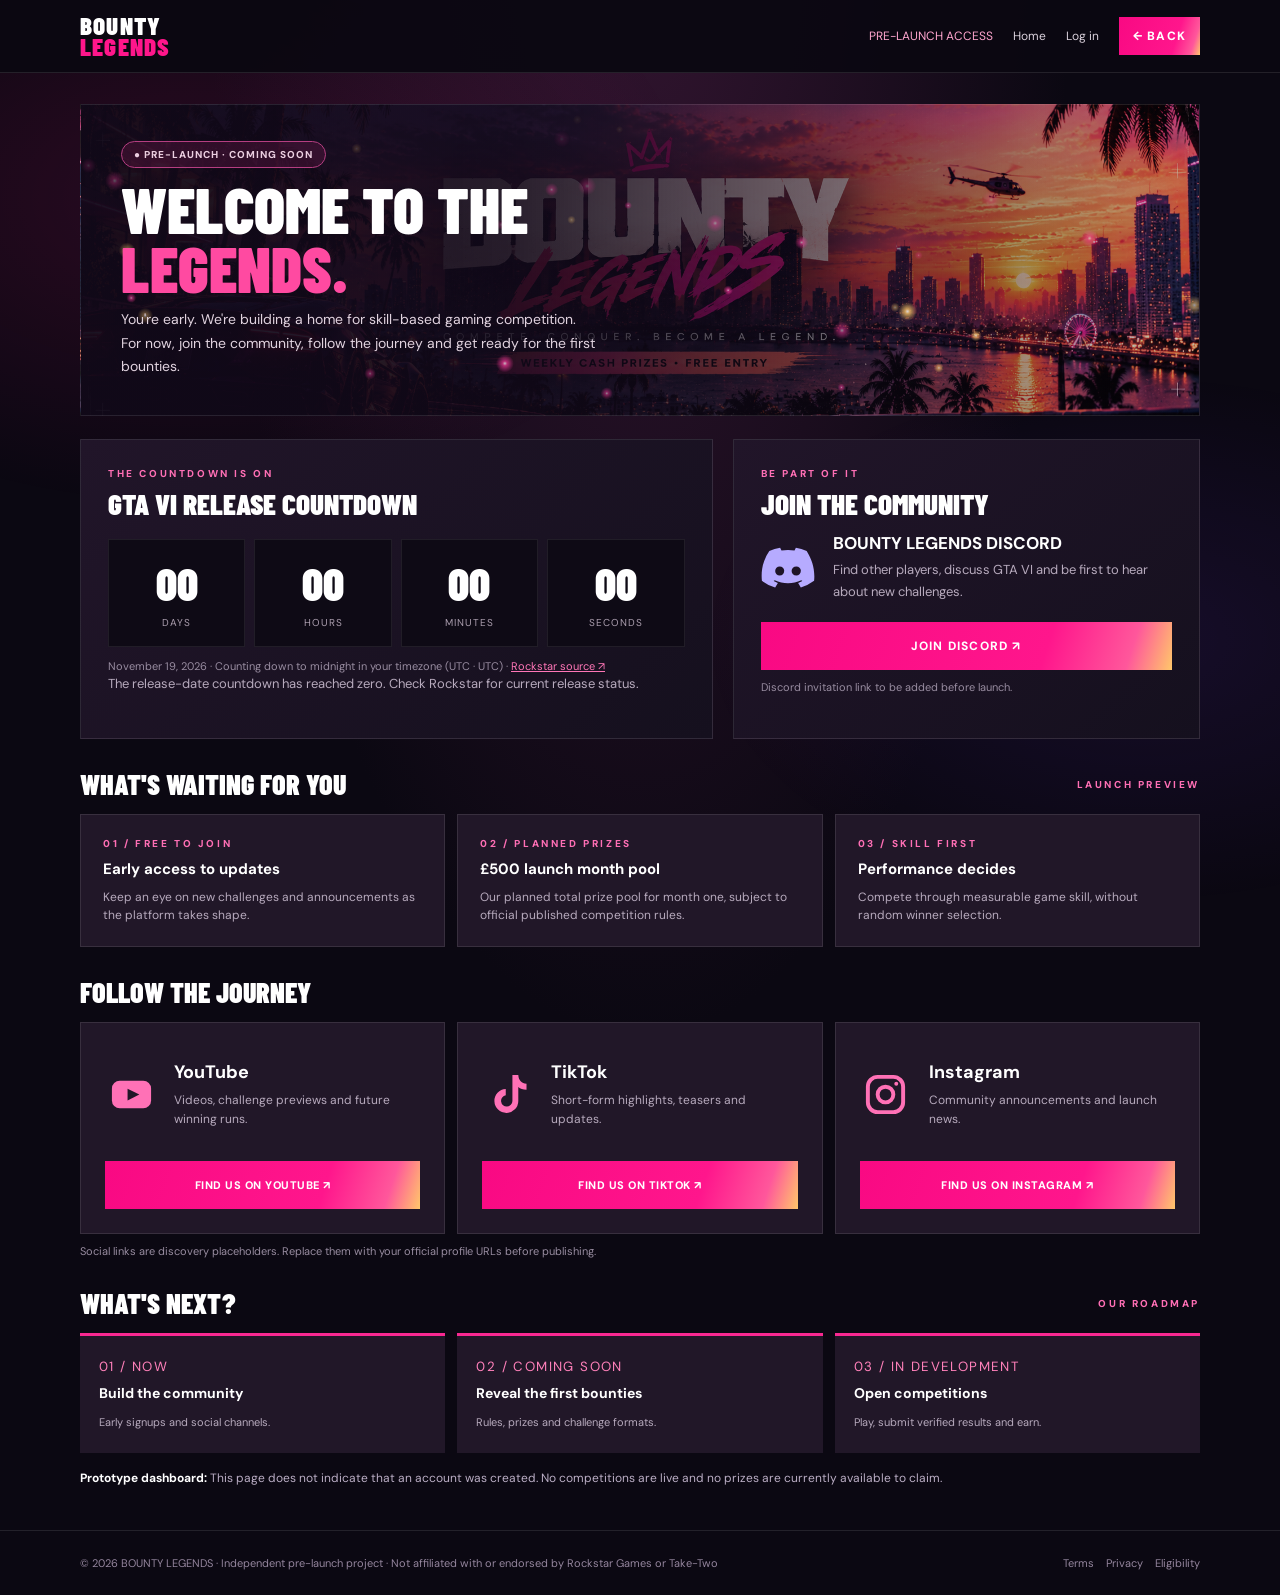
==== dashboard.html @ 8a01a09a "Initial commit: Bounty Legends pre-launch site Landing page, dashboard with local-timezone GTA VI co" ====
<!doctype html><html lang="en"><head><meta charset="utf-8"><meta name="viewport" content="width=device-width,initial-scale=1"><meta name="theme-color" content="#0b0812"><title>Bounty Legends | Pre-Launch Dashboard</title><link rel="icon" href="data:image/svg+xml,%3Csvg xmlns='http://www.w3.org/2000/svg' viewBox='0 0 48 48'%3E%3Cpath d='M5 36 2 13l13 12L24 5l9 20 13-12-3 23-19 5z' fill='none' stroke='%23ff168c' stroke-width='3.4' stroke-linejoin='round'/%3E%3C/svg%3E"><link rel="preconnect" href="https://fonts.googleapis.com"><link rel="preconnect" href="https://fonts.gstatic.com" crossorigin><link href="https://fonts.googleapis.com/css2?family=Barlow+Condensed:wght@600;700;800;900&family=DM+Sans:wght@400;500;600;700;800&display=swap" rel="stylesheet"><style>
:root{--bg:#0b0812;--panel:#1d1426;--pink:#ff168b;--muted:#b7aabd;--border:rgba(255,255,255,.1)}*{box-sizing:border-box}body{margin:0;color:#fff;font-family:'DM Sans',sans-serif;background:radial-gradient(ellipse at 50% -140px,#341531 0%,#0b0812 48%);min-height:100vh}a{color:inherit;text-decoration:none}.wrap{max-width:1120px;margin:auto;width:calc(100% - 40px)}.bar{position:sticky;top:0;z-index:20;background:rgba(11,8,18,.94);border-bottom:1px solid var(--border)}.bar .wrap{display:flex;align-items:center;justify-content:space-between;gap:16px;min-height:72px}.brand{font:900 25px/.86 'Barlow Condensed',sans-serif;letter-spacing:1.2px}.brand span{color:var(--pink);display:block}.right{display:flex;gap:20px;align-items:center;font-size:12px;color:#d9d0db}.right a:hover,.social:hover{color:#ff7cb7}.btn{border:0;background:linear-gradient(108deg,#f90983 0%,#ff168c 69%,#ff579b 89%,#ffc76a 100%);color:white;text-transform:uppercase;font:800 12px 'DM Sans',sans-serif;letter-spacing:1.2px;padding:15px 24px;display:inline-flex;justify-content:center;align-items:center;gap:9px;min-height:48px;transition:transform .2s,filter .2s}.btn:hover{transform:translateY(-2px);filter:brightness(1.12)}.label{color:#ff6fb5;text-transform:uppercase;font-size:10px;letter-spacing:2.6px;font-weight:800}.hero{margin-top:31px;position:relative;overflow:hidden;min-height:265px;background:linear-gradient(90deg,rgba(17,9,25,.96) 0%,rgba(17,9,25,.9) 38%,rgba(17,9,25,.22) 100%),url('assets/bounty-banner.png') center 42%/cover;border:1px solid var(--border);padding:36px 40px;display:flex;flex-direction:column;justify-content:center}.hero h1{font:900 clamp(40px,5.5vw,64px)/.92 'Barlow Condensed',sans-serif;margin:12px 0 10px;text-transform:uppercase;max-width:550px}.hero h1 em{font-style:normal;color:#ff4aa1}.hero p{font-size:14px;line-height:1.7;max-width:475px;color:#e1d3df;margin:0}.pill{display:inline-flex;align-self:flex-start;font-size:10px;color:#ebcfe0;border:1px solid #b53e81;background:#6f184b55;border-radius:18px;padding:6px 12px;letter-spacing:1px;font-weight:800}.grid{display:grid;grid-template-columns:1.15fr .85fr;gap:20px;margin-top:23px}.card{background:linear-gradient(140deg,#211529,#15101e);border:1px solid var(--border);padding:27px;min-width:0}.card h2{font:900 29px/.95 'Barlow Condensed',sans-serif;text-transform:uppercase;margin:10px 0 14px}.card p{font-size:13px;line-height:1.75;color:var(--muted);margin:0 0 16px}.countdown{display:grid;grid-template-columns:repeat(4,1fr);gap:9px;margin:21px 0 12px}.unit{background:#0e0a15;border:1px solid rgba(255,255,255,.08);padding:15px 3px;text-align:center}.unit strong{display:block;font:900 clamp(25px,3.6vw,46px) 'Barlow Condensed',sans-serif}.unit span{font-size:10px;color:#ab9eae;letter-spacing:1px}.small{font-size:11px;color:#988ca0}.community{display:flex;align-items:center;gap:18px;margin:14px 0 18px}.community svg{flex-shrink:0;color:#b6abff}.community strong{font-size:17px}.community p{margin:5px 0 0}.btn-outline{background:#2c2035;border:1px solid #6a4267;color:#f5ddec}.full{width:100%}.section-heading{display:flex;align-items:center;justify-content:space-between;gap:16px;margin:28px 0 13px}.section-heading h2{font:900 28px 'Barlow Condensed',sans-serif;margin:0;text-transform:uppercase}.tiles{display:grid;grid-template-columns:repeat(3,1fr);gap:12px}.tile{display:flex;flex-direction:column;gap:9px;padding:22px;background:#211728;border:1px solid var(--border)}.tile b{font-size:15px}.tile span{font-size:12px;color:var(--muted);line-height:1.5}.tile a{display:inline-flex;color:#ff7bbc;font-size:12px;font-weight:800;margin-top:4px}.social{transition:color .2s}.roadmap{display:grid;grid-template-columns:repeat(3,1fr);gap:12px}.road{padding:19px;border-top:3px solid #f92891;background:#211728;min-height:120px}.road small{color:#ff80ba;letter-spacing:1.4px}.road strong{display:block;margin:8px 0;font-size:14px}.road span{font-size:11px;color:var(--muted)}.foot{border-top:1px solid var(--border);margin-top:44px;padding:25px 0;color:#94859d;font-size:11px}.foot .wrap{display:flex;gap:20px;justify-content:space-between;flex-wrap:wrap}.foot a{margin-left:12px}.foot a:hover{color:white}.note{color:#bbaec5;font-size:12px;margin-top:17px}.note b{color:#fff} [hidden]{display:none!important}@media(max-width:520px){.right a[href="index.html"]:not(.btn){display:none}.right{gap:10px;min-width:0}#who{max-width:130px;overflow:hidden;text-overflow:ellipsis;white-space:nowrap}.brand{font-size:21px}}:focus-visible{outline:2px solid var(--pink);outline-offset:3px}@media(max-width:760px){.grid{grid-template-columns:1fr}.hero{padding:25px;min-height:275px}.tiles,.roadmap{grid-template-columns:1fr}.right{gap:10px}.right a:first-child{display:none}.card{padding:22px}.countdown{gap:5px}.unit{padding:12px 2px}}
.social-tile{justify-content:space-between;gap:19px;padding:24px}.social-top{display:flex;gap:17px;align-items:center;min-height:95px}.social-icon{width:52px;min-width:52px;height:52px;display:flex;align-items:center;justify-content:center;color:#ff71b6}.social-icon svg{width:47px;height:47px}.social-top b{font-size:18px;display:block;margin-bottom:7px}.social-top span{display:block;font-size:12px;line-height:1.65}.social-tile .btn{margin-top:auto;font-size:11px;letter-spacing:.5px;padding:13px 7px;min-height:48px;color:#fff}.social-tile .btn:hover{color:white}@media(max-width:900px){.social-tile{padding:17px}.social-top{gap:11px}.social-icon{min-width:37px;width:37px}.social-icon svg{width:36px;height:36px}}@media(max-width:760px){.social-top{min-height:unset}.social-tile{padding:22px}} </style><link rel="stylesheet" href="assets/fx.css"></head><body><header class="bar"><div class="wrap"><a href="index.html" class="brand">BOUNTY<span>LEGENDS</span></a><div class="right"><span id="who" style="color:#ffa5ce">PRE-LAUNCH ACCESS</span><a href="index.html">Home</a><a href="index.html#login" id="login-link">Log in</a><a href="#" id="logout-link" hidden>Log out</a><a href="index.html" class="btn" style="min-height:38px;padding:11px 14px">← Back</a></div></div></header><main class="wrap"><section class="hero"><span class="pill">● PRE-LAUNCH · COMING SOON</span><h1>WELCOME TO THE <em>LEGENDS.</em></h1><p>You're early. We're building a home for skill-based gaming competition. For now, join the community, follow the journey and get ready for the first bounties.</p></section><div class="grid"><section class="card"><div class="label">THE COUNTDOWN IS ON</div><h2>GTA VI RELEASE COUNTDOWN</h2><div class="countdown" role="timer" aria-label="Time until GTA VI release"><div class="unit"><strong id="days">--</strong><span>DAYS</span></div><div class="unit"><strong id="hours">--</strong><span>HOURS</span></div><div class="unit"><strong id="minutes">--</strong><span>MINUTES</span></div><div class="unit"><strong id="seconds">--</strong><span>SECONDS</span></div></div><div class="small"><span id="target-label">19 November 2026</span> · Counting down to midnight in your timezone (<span id="tz-name">local time</span>) · <a href="https://www.rockstargames.com/VI" target="_blank" rel="noopener noreferrer" style="color:#ff76b7;text-decoration:underline">Rockstar source ↗</a></div><p class="note" id="countdown-note">Countdown is to the release date, not a confirmed Bounty Legends competition start time.</p></section><section class="card"><div class="label">BE PART OF IT</div><h2>JOIN THE COMMUNITY</h2><div class="community"><svg width="54" height="54" viewBox="0 0 24 24" fill="currentColor" aria-hidden="true"><path d="M20.3 4.4A19.5 19.5 0 0 0 15.5 3l-.6 1.2a18.1 18.1 0 0 0-5.8 0L8.5 3a19.5 19.5 0 0 0-4.8 1.4C.6 9 0 13.4.4 17.7a19.7 19.7 0 0 0 5.9 3l1.2-2a13 13 0 0 1-1.9-.9l.5-.4c3.8 1.8 8 1.8 11.8 0l.5.4a13 13 0 0 1-1.9.9l1.2 2a19.7 19.7 0 0 0 5.9-3c.5-4.9-.8-9.3-3.3-13.3ZM8.3 15.3c-1.1 0-2-.9-2-2s.9-2 2-2c1.2 0 2.1.9 2 2 0 1.1-.8 2-2 2Zm7.4 0c-1.2 0-2.1-.9-2.1-2s.9-2 2.1-2 2.1.9 2 2c0 1.1-.9 2-2 2Z"/></svg><div><strong>BOUNTY LEGENDS DISCORD</strong><p>Find other players, discuss GTA VI and be first to hear about new challenges.</p></div></div><a class="btn full" href="#discord-setup" id="discord-link">JOIN DISCORD ↗</a><div class="small" id="discord-setup" style="margin-top:10px">Discord invitation link to be added before launch.</div></section></div><div class="section-heading"><h2>WHAT'S WAITING FOR YOU</h2><span class="label">LAUNCH PREVIEW</span></div><div class="tiles"><div class="tile"><div class="label">01 / FREE TO JOIN</div><b>Early access to updates</b><span>Keep an eye on new challenges and announcements as the platform takes shape.</span></div><div class="tile"><div class="label">02 / PLANNED PRIZES</div><b>£500 launch month pool</b><span>Our planned total prize pool for month one, subject to official published competition rules.</span></div><div class="tile"><div class="label">03 / SKILL FIRST</div><b>Performance decides</b><span>Compete through measurable game skill, without random winner selection.</span></div></div><div class="section-heading"><h2>FOLLOW THE JOURNEY</h2></div><div class="tiles social-tiles"><div class="tile social-tile"><div class="social-top"><div class="social-icon"><svg viewBox="0 0 24 24" aria-hidden="true"><rect x="2" y="5" width="20" height="14" rx="4" fill="currentColor"/><path d="m10 9 6 3-6 3z" fill="#211728"/></svg></div><div><b>YouTube</b><span>Videos, challenge previews and future winning runs.</span></div></div><a class="btn full" href="https://www.youtube.com/results?search_query=Bounty+Legends" target="_blank" rel="noopener noreferrer">FIND US ON YOUTUBE ↗</a></div><div class="tile social-tile"><div class="social-top"><div class="social-icon"><svg viewBox="0 0 24 24" aria-hidden="true" fill="currentColor"><path d="M14 2h3c.2 2.8 1.7 4.3 4.2 4.5v3.1c-1.8 0-3.2-.5-4.2-1.4v7.1a6.1 6.1 0 1 1-6.4-6.1v3.2a2.9 2.9 0 1 0 3.4 2.9V2Z"/></svg></div><div><b>TikTok</b><span>Short-form highlights, teasers and updates.</span></div></div><a class="btn full" href="https://www.tiktok.com/search?q=Bounty%20Legends" target="_blank" rel="noopener noreferrer">FIND US ON TIKTOK ↗</a></div><div class="tile social-tile"><div class="social-top"><div class="social-icon"><svg viewBox="0 0 24 24" aria-hidden="true" fill="none" stroke="currentColor" stroke-width="2"><rect x="3" y="3" width="18" height="18" rx="5"/><circle cx="12" cy="12" r="4"/><circle cx="17.5" cy="6.5" r="1" fill="currentColor" stroke="none"/></svg></div><div><b>Instagram</b><span>Community announcements and launch news.</span></div></div><a class="btn full" href="https://www.instagram.com/" target="_blank" rel="noopener noreferrer">FIND US ON INSTAGRAM ↗</a></div></div><p class="small" style="margin-top:10px">Social links are discovery placeholders. Replace them with your official profile URLs before publishing.</p><div class="section-heading"><h2>WHAT'S NEXT?</h2><span class="label">OUR ROADMAP</span></div><div class="roadmap"><div class="road"><small>01 / NOW</small><strong>Build the community</strong><span>Early signups and social channels.</span></div><div class="road"><small>02 / COMING SOON</small><strong>Reveal the first bounties</strong><span>Rules, prizes and challenge formats.</span></div><div class="road"><small>03 / IN DEVELOPMENT</small><strong>Open competitions</strong><span>Play, submit verified results and earn.</span></div></div><p class="note"><b>Prototype dashboard:</b> This page does not indicate that an account was created. No competitions are live and no prizes are currently available to claim.</p></main><footer class="foot"><div class="wrap"><span>© <span id="year"></span> BOUNTY LEGENDS · Independent pre-launch project · Not affiliated with or endorsed by Rockstar Games or Take-Two</span><div><a href="legal.html#terms">Terms</a><a href="legal.html#privacy">Privacy</a><a href="legal.html#eligibility">Eligibility</a></div></div></footer><script src="assets/auth.js"></script><script src="assets/fx.js" defer></script><script>document.getElementById('year').textContent=new Date().getFullYear();
(function(){const s=window.BL&&BL.getSession();if(!s)return;document.getElementById('who').textContent=(s.gamerTag+' · '+s.platform).toUpperCase();document.getElementById('login-link').hidden=true;const out=document.getElementById('logout-link');out.hidden=false;out.addEventListener('click',async e=>{e.preventDefault();await BL.logout();location.href='index.html'});const h=document.querySelector('.hero h1');h.innerHTML='WELCOME, <em></em>.';h.querySelector('em').textContent=s.gamerTag.toUpperCase()})();
/* Target: midnight at the start of 19 Nov 2026 in the visitor's own timezone (months are 0-indexed). */
const target=new Date(2026,10,19,0,0,0);
try{document.getElementById('tz-name').textContent=Intl.DateTimeFormat().resolvedOptions().timeZone.replace(/_/g,' ')+' · '+target.toLocaleTimeString([],{timeZoneName:'short'}).split(' ').pop()}catch(e){}
document.getElementById('target-label').textContent=target.toLocaleDateString(undefined,{day:'numeric',month:'long',year:'numeric'});
function update(){const end=target.getTime(),seconds=Math.max(0,Math.floor((end-Date.now())/1000));const d=Math.floor(seconds/86400),h=Math.floor(seconds%86400/3600),m=Math.floor(seconds%3600/60),s=seconds%60;[['days',d],['hours',h],['minutes',m],['seconds',s]].forEach(([id,value])=>document.getElementById(id).textContent=String(value).padStart(2,'0'));if(!seconds)document.getElementById('countdown-note').textContent='The release-date countdown has reached zero. Check Rockstar for current release status.'}update();setInterval(update,1000);</script></body></html>
---- assets/fx.css ----
/* Bounty Legends — motion layer. Everything animated lives inside the no-preference query. */

/* Always-on structure (no motion) */
.fx-embers,.hero-glare{position:absolute;inset:0;pointer-events:none}
.fx-embers{width:100%;height:100%;z-index:0}
.hero>:not(canvas):not(.hero-glare){position:relative;z-index:1}
.fx-bg{position:fixed;inset:-20%;z-index:-1;pointer-events:none;background:radial-gradient(40% 35% at 25% 30%,rgba(255,22,140,.13),transparent 70%),radial-gradient(35% 30% at 78% 65%,rgba(120,60,255,.10),transparent 70%)}
.btn{position:relative;overflow:hidden}
.btn::after{content:"";position:absolute;top:0;bottom:0;left:-70%;width:40%;background:linear-gradient(100deg,transparent,rgba(255,255,255,.42),transparent);transform:skewX(-20deg);pointer-events:none}
.ticker{overflow:hidden;border-block:1px solid rgba(255,255,255,.12);background:linear-gradient(90deg,#150c1d,#1d0f26 50%,#150c1d);padding:13px 0;-webkit-mask-image:linear-gradient(90deg,transparent,#000 8%,#000 92%,transparent);mask-image:linear-gradient(90deg,transparent,#000 8%,#000 92%,transparent)}
.ticker-track{display:flex;width:max-content}
.ticker-track span{font:800 12px "DM Sans",sans-serif;letter-spacing:3px;text-transform:uppercase;color:#d9c8d6;padding:0 22px;white-space:nowrap}
.ticker-track span:nth-child(even){color:#ff4da4}
.fx-spot::after{content:"";position:absolute;inset:0;pointer-events:none;opacity:0;background:radial-gradient(260px circle at var(--mx,50%) var(--my,50%),rgba(255,22,140,.17),transparent 62%);transition:opacity .3s}
.launch-highlight,.card,.tile,.road{position:relative}

@media (prefers-reduced-motion:no-preference){
  /* page load */
  .topbar,.bar{animation:dropin .7s cubic-bezier(.2,.8,.2,1) both}
  .hero{animation:fadein 1s ease both}
  .hero::before{animation:kenburns 26s ease-in-out infinite alternate;will-change:transform}
  .hero-glare{background:linear-gradient(105deg,transparent 40%,rgba(255,255,255,.12) 50%,transparent 60%);transform:translateX(-120%);animation:glare 9s ease-in-out 2s infinite;mix-blend-mode:soft-light}
  .fx-bg{animation:drift 32s ease-in-out infinite alternate;will-change:transform}

  /* scroll reveal (only hides content once JS has added .fx) */
  .fx .rv{opacity:0;transform:translateY(28px);transition:opacity .75s cubic-bezier(.2,.7,.2,1),transform .75s cubic-bezier(.2,.7,.2,1);transition-delay:var(--d,0s)}
  .fx .rv.in{opacity:1;transform:none}
  .fx .rv.in.settled{transition-delay:0s;transition-duration:.3s}

  /* ticker */
  .ticker-track{animation:marquee 34s linear infinite}
  .ticker:hover .ticker-track{animation-play-state:paused}

  /* buttons */
  .btn:hover::after{left:140%;transition:left .65s ease}
  /* idle glow lives on its own layer and never switches off, so hover has nothing to snap from */
  .lower-cta .btn::before,.hero-cta .btn::before{content:"";position:absolute;inset:0;background:rgba(255,255,255,.16);opacity:0;pointer-events:none;animation:glowpulse 3s ease-in-out infinite}

  /* cards */
  .step,.launch-highlight,.card,.tile,.road,section.card{transition:transform .3s cubic-bezier(.2,.7,.2,1),border-color .3s,box-shadow .3s}
  .step.settled:hover,.launch-highlight.settled:hover,.card.settled:hover,.tile.settled:hover,.road.settled:hover,section.card.settled:hover{transform:translateY(-5px);border-color:rgba(255,22,140,.5);box-shadow:0 18px 44px rgba(0,0,0,.45),0 0 28px rgba(255,22,140,.12)}
  @media (hover:hover){.fx-spot:hover::after{opacity:1}}
  .launch-highlight.featured{animation:featured 3.2s ease-in-out infinite}
  .step-icon{animation:floaty 5.5s ease-in-out infinite;transition:box-shadow .3s}
  .step:nth-child(2) .step-icon{animation-delay:-1.8s}.step:nth-child(3) .step-icon{animation-delay:-3.6s}
  .step:hover .step-icon{box-shadow:0 0 26px rgba(255,22,140,.4)}
  .step-number{transition:transform .5s,color .5s}.step:hover .step-number{transform:translateY(6px);color:rgba(255,255,255,.1)}
  .brand-mark{animation:markglow 4s ease-in-out infinite}

  /* dashboard */
  .unit strong.tick{animation:tick .5s cubic-bezier(.2,.8,.2,1)}
  .pill{animation:pillpulse 2.6s ease-in-out infinite}

  /* dialog */
  dialog[open]{animation:dlg .38s cubic-bezier(.2,.8,.2,1)}
  dialog[open]::backdrop{animation:fadein .38s ease}

  @keyframes dropin{from{opacity:0;transform:translateY(-100%)}to{opacity:1;transform:none}}
  @keyframes fadein{from{opacity:0}to{opacity:1}}
  @keyframes kenburns{from{transform:scale(1)}to{transform:scale(1.07) translateY(-1%)}}
  @keyframes glare{0%,55%{transform:translateX(-120%)}85%,100%{transform:translateX(120%)}}
  @keyframes drift{from{transform:translate3d(-3%,-2%,0) scale(1)}to{transform:translate3d(3%,3%,0) scale(1.12)}}
  @keyframes marquee{to{transform:translateX(-50%)}}
  @keyframes glowpulse{0%,100%{opacity:0}50%{opacity:1}}
  @keyframes featured{0%,100%{box-shadow:inset 0 3px #ff168c,0 0 0 rgba(255,22,140,0)}50%{box-shadow:inset 0 3px #ff168c,0 0 38px rgba(255,22,140,.3)}}
  @keyframes floaty{0%,100%{transform:translateY(0)}50%{transform:translateY(-6px)}}
  @keyframes markglow{0%,100%{filter:drop-shadow(0 0 6px rgba(255,22,140,.35))}50%{filter:drop-shadow(0 0 16px rgba(255,22,140,.8))}}
  @keyframes tick{0%{transform:translateY(-10px);opacity:.25}100%{transform:none;opacity:1}}
  @keyframes pillpulse{0%,100%{box-shadow:0 0 0 rgba(255,22,140,0)}50%{box-shadow:0 0 18px rgba(255,22,140,.35)}}
  @keyframes dlg{from{opacity:0;transform:translateY(18px) scale(.97)}to{opacity:1;transform:none}}
}
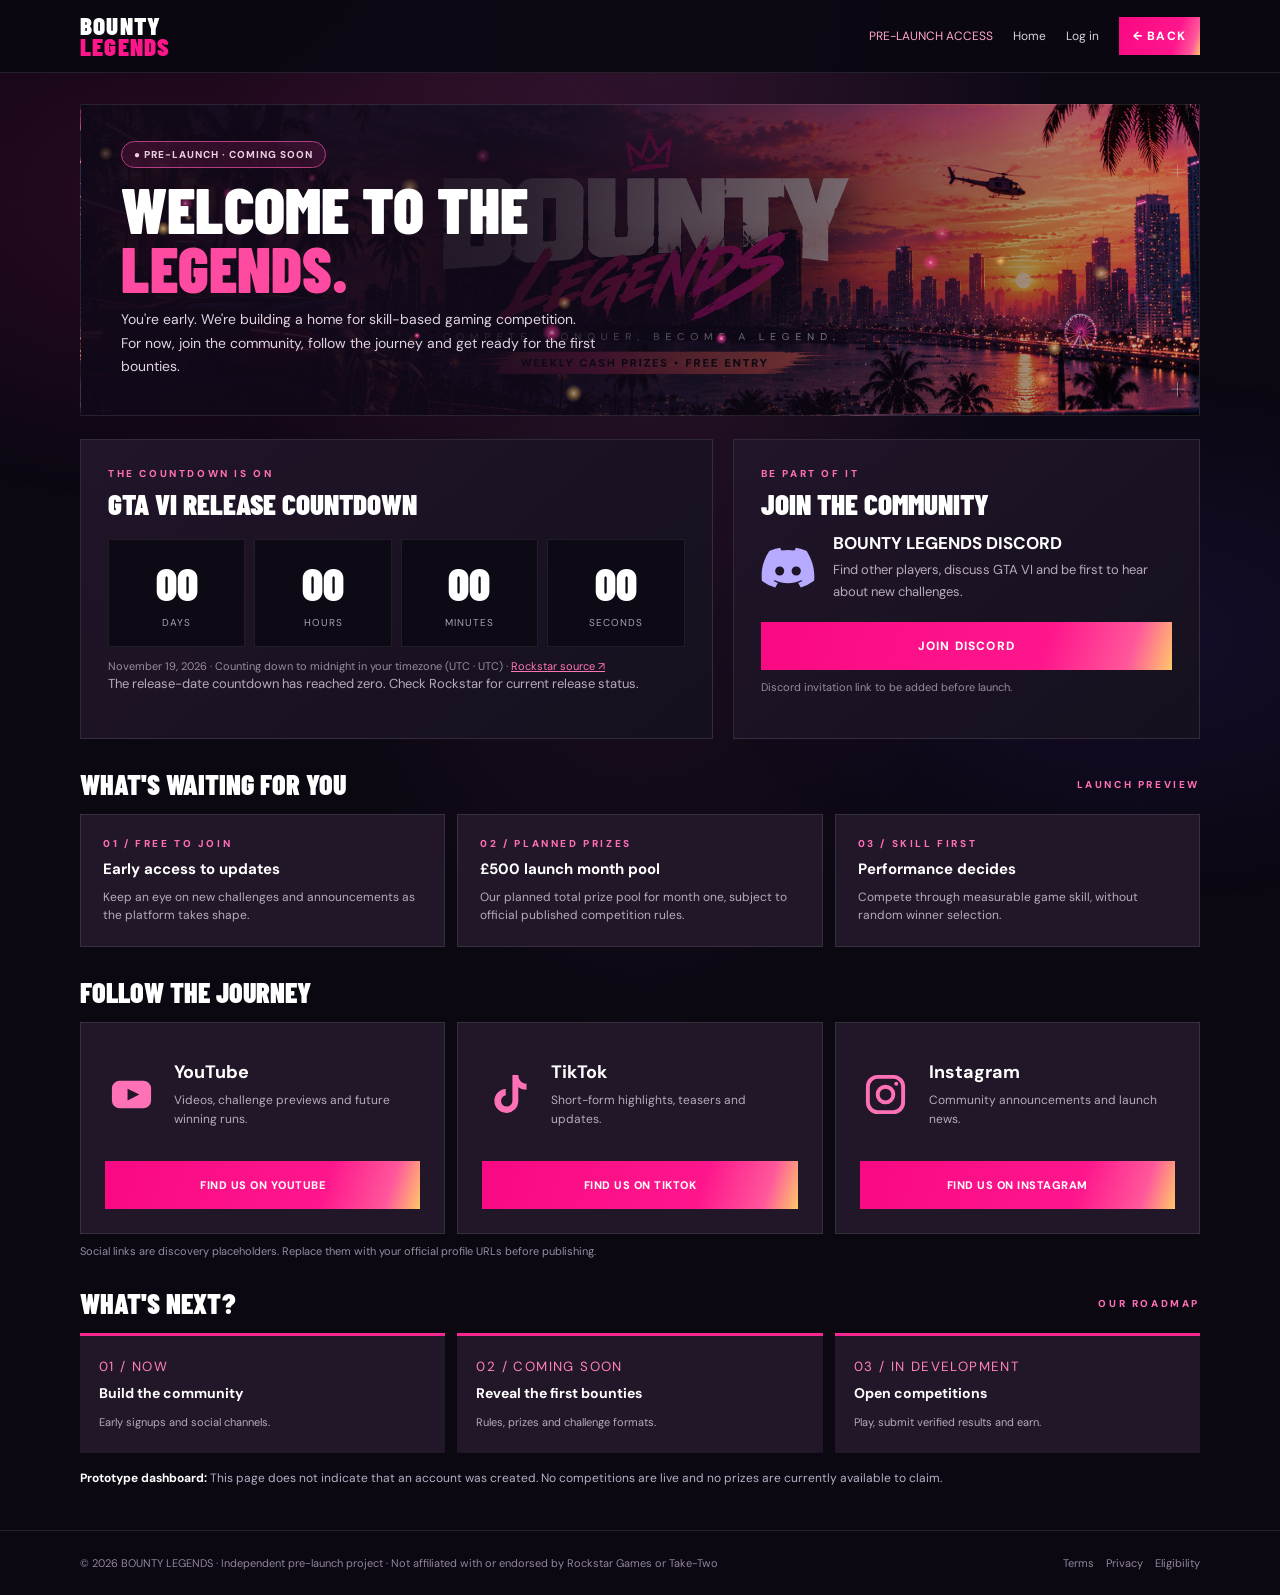
==== commit 3e8b4db4: "Remove arrow glyphs from buttons Co-Authored-By: Claude Sonnet 5.5 <noreply@anthropic.com>" ====
--- a/dashboard.html
+++ b/dashboard.html
@@ -1,6 +1,6 @@
 <!doctype html><html lang="en"><head><meta charset="utf-8"><meta name="viewport" content="width=device-width,initial-scale=1"><meta name="theme-color" content="#0b0812"><title>Bounty Legends | Pre-Launch Dashboard</title><link rel="icon" href="data:image/svg+xml,%3Csvg xmlns='http://www.w3.org/2000/svg' viewBox='0 0 48 48'%3E%3Cpath d='M5 36 2 13l13 12L24 5l9 20 13-12-3 23-19 5z' fill='none' stroke='%23ff168c' stroke-width='3.4' stroke-linejoin='round'/%3E%3C/svg%3E"><link rel="preconnect" href="https://fonts.googleapis.com"><link rel="preconnect" href="https://fonts.gstatic.com" crossorigin><link href="https://fonts.googleapis.com/css2?family=Barlow+Condensed:wght@600;700;800;900&family=DM+Sans:wght@400;500;600;700;800&display=swap" rel="stylesheet"><style>
 :root{--bg:#0b0812;--panel:#1d1426;--pink:#ff168b;--muted:#b7aabd;--border:rgba(255,255,255,.1)}*{box-sizing:border-box}body{margin:0;color:#fff;font-family:'DM Sans',sans-serif;background:radial-gradient(ellipse at 50% -140px,#341531 0%,#0b0812 48%);min-height:100vh}a{color:inherit;text-decoration:none}.wrap{max-width:1120px;margin:auto;width:calc(100% - 40px)}.bar{position:sticky;top:0;z-index:20;background:rgba(11,8,18,.94);border-bottom:1px solid var(--border)}.bar .wrap{display:flex;align-items:center;justify-content:space-between;gap:16px;min-height:72px}.brand{font:900 25px/.86 'Barlow Condensed',sans-serif;letter-spacing:1.2px}.brand span{color:var(--pink);display:block}.right{display:flex;gap:20px;align-items:center;font-size:12px;color:#d9d0db}.right a:hover,.social:hover{color:#ff7cb7}.btn{border:0;background:linear-gradient(108deg,#f90983 0%,#ff168c 69%,#ff579b 89%,#ffc76a 100%);color:white;text-transform:uppercase;font:800 12px 'DM Sans',sans-serif;letter-spacing:1.2px;padding:15px 24px;display:inline-flex;justify-content:center;align-items:center;gap:9px;min-height:48px;transition:transform .2s,filter .2s}.btn:hover{transform:translateY(-2px);filter:brightness(1.12)}.label{color:#ff6fb5;text-transform:uppercase;font-size:10px;letter-spacing:2.6px;font-weight:800}.hero{margin-top:31px;position:relative;overflow:hidden;min-height:265px;background:linear-gradient(90deg,rgba(17,9,25,.96) 0%,rgba(17,9,25,.9) 38%,rgba(17,9,25,.22) 100%),url('assets/bounty-banner.png') center 42%/cover;border:1px solid var(--border);padding:36px 40px;display:flex;flex-direction:column;justify-content:center}.hero h1{font:900 clamp(40px,5.5vw,64px)/.92 'Barlow Condensed',sans-serif;margin:12px 0 10px;text-transform:uppercase;max-width:550px}.hero h1 em{font-style:normal;color:#ff4aa1}.hero p{font-size:14px;line-height:1.7;max-width:475px;color:#e1d3df;margin:0}.pill{display:inline-flex;align-self:flex-start;font-size:10px;color:#ebcfe0;border:1px solid #b53e81;background:#6f184b55;border-radius:18px;padding:6px 12px;letter-spacing:1px;font-weight:800}.grid{display:grid;grid-template-columns:1.15fr .85fr;gap:20px;margin-top:23px}.card{background:linear-gradient(140deg,#211529,#15101e);border:1px solid var(--border);padding:27px;min-width:0}.card h2{font:900 29px/.95 'Barlow Condensed',sans-serif;text-transform:uppercase;margin:10px 0 14px}.card p{font-size:13px;line-height:1.75;color:var(--muted);margin:0 0 16px}.countdown{display:grid;grid-template-columns:repeat(4,1fr);gap:9px;margin:21px 0 12px}.unit{background:#0e0a15;border:1px solid rgba(255,255,255,.08);padding:15px 3px;text-align:center}.unit strong{display:block;font:900 clamp(25px,3.6vw,46px) 'Barlow Condensed',sans-serif}.unit span{font-size:10px;color:#ab9eae;letter-spacing:1px}.small{font-size:11px;color:#988ca0}.community{display:flex;align-items:center;gap:18px;margin:14px 0 18px}.community svg{flex-shrink:0;color:#b6abff}.community strong{font-size:17px}.community p{margin:5px 0 0}.btn-outline{background:#2c2035;border:1px solid #6a4267;color:#f5ddec}.full{width:100%}.section-heading{display:flex;align-items:center;justify-content:space-between;gap:16px;margin:28px 0 13px}.section-heading h2{font:900 28px 'Barlow Condensed',sans-serif;margin:0;text-transform:uppercase}.tiles{display:grid;grid-template-columns:repeat(3,1fr);gap:12px}.tile{display:flex;flex-direction:column;gap:9px;padding:22px;background:#211728;border:1px solid var(--border)}.tile b{font-size:15px}.tile span{font-size:12px;color:var(--muted);line-height:1.5}.tile a{display:inline-flex;color:#ff7bbc;font-size:12px;font-weight:800;margin-top:4px}.social{transition:color .2s}.roadmap{display:grid;grid-template-columns:repeat(3,1fr);gap:12px}.road{padding:19px;border-top:3px solid #f92891;background:#211728;min-height:120px}.road small{color:#ff80ba;letter-spacing:1.4px}.road strong{display:block;margin:8px 0;font-size:14px}.road span{font-size:11px;color:var(--muted)}.foot{border-top:1px solid var(--border);margin-top:44px;padding:25px 0;color:#94859d;font-size:11px}.foot .wrap{display:flex;gap:20px;justify-content:space-between;flex-wrap:wrap}.foot a{margin-left:12px}.foot a:hover{color:white}.note{color:#bbaec5;font-size:12px;margin-top:17px}.note b{color:#fff} [hidden]{display:none!important}@media(max-width:520px){.right a[href="index.html"]:not(.btn){display:none}.right{gap:10px;min-width:0}#who{max-width:130px;overflow:hidden;text-overflow:ellipsis;white-space:nowrap}.brand{font-size:21px}}:focus-visible{outline:2px solid var(--pink);outline-offset:3px}@media(max-width:760px){.grid{grid-template-columns:1fr}.hero{padding:25px;min-height:275px}.tiles,.roadmap{grid-template-columns:1fr}.right{gap:10px}.right a:first-child{display:none}.card{padding:22px}.countdown{gap:5px}.unit{padding:12px 2px}}
-.social-tile{justify-content:space-between;gap:19px;padding:24px}.social-top{display:flex;gap:17px;align-items:center;min-height:95px}.social-icon{width:52px;min-width:52px;height:52px;display:flex;align-items:center;justify-content:center;color:#ff71b6}.social-icon svg{width:47px;height:47px}.social-top b{font-size:18px;display:block;margin-bottom:7px}.social-top span{display:block;font-size:12px;line-height:1.65}.social-tile .btn{margin-top:auto;font-size:11px;letter-spacing:.5px;padding:13px 7px;min-height:48px;color:#fff}.social-tile .btn:hover{color:white}@media(max-width:900px){.social-tile{padding:17px}.social-top{gap:11px}.social-icon{min-width:37px;width:37px}.social-icon svg{width:36px;height:36px}}@media(max-width:760px){.social-top{min-height:unset}.social-tile{padding:22px}} </style><link rel="stylesheet" href="assets/fx.css"></head><body><header class="bar"><div class="wrap"><a href="index.html" class="brand">BOUNTY<span>LEGENDS</span></a><div class="right"><span id="who" style="color:#ffa5ce">PRE-LAUNCH ACCESS</span><a href="index.html">Home</a><a href="index.html#login" id="login-link">Log in</a><a href="#" id="logout-link" hidden>Log out</a><a href="index.html" class="btn" style="min-height:38px;padding:11px 14px">← Back</a></div></div></header><main class="wrap"><section class="hero"><span class="pill">● PRE-LAUNCH · COMING SOON</span><h1>WELCOME TO THE <em>LEGENDS.</em></h1><p>You're early. We're building a home for skill-based gaming competition. For now, join the community, follow the journey and get ready for the first bounties.</p></section><div class="grid"><section class="card"><div class="label">THE COUNTDOWN IS ON</div><h2>GTA VI RELEASE COUNTDOWN</h2><div class="countdown" role="timer" aria-label="Time until GTA VI release"><div class="unit"><strong id="days">--</strong><span>DAYS</span></div><div class="unit"><strong id="hours">--</strong><span>HOURS</span></div><div class="unit"><strong id="minutes">--</strong><span>MINUTES</span></div><div class="unit"><strong id="seconds">--</strong><span>SECONDS</span></div></div><div class="small"><span id="target-label">19 November 2026</span> · Counting down to midnight in your timezone (<span id="tz-name">local time</span>) · <a href="https://www.rockstargames.com/VI" target="_blank" rel="noopener noreferrer" style="color:#ff76b7;text-decoration:underline">Rockstar source ↗</a></div><p class="note" id="countdown-note">Countdown is to the release date, not a confirmed Bounty Legends competition start time.</p></section><section class="card"><div class="label">BE PART OF IT</div><h2>JOIN THE COMMUNITY</h2><div class="community"><svg width="54" height="54" viewBox="0 0 24 24" fill="currentColor" aria-hidden="true"><path d="M20.3 4.4A19.5 19.5 0 0 0 15.5 3l-.6 1.2a18.1 18.1 0 0 0-5.8 0L8.5 3a19.5 19.5 0 0 0-4.8 1.4C.6 9 0 13.4.4 17.7a19.7 19.7 0 0 0 5.9 3l1.2-2a13 13 0 0 1-1.9-.9l.5-.4c3.8 1.8 8 1.8 11.8 0l.5.4a13 13 0 0 1-1.9.9l1.2 2a19.7 19.7 0 0 0 5.9-3c.5-4.9-.8-9.3-3.3-13.3ZM8.3 15.3c-1.1 0-2-.9-2-2s.9-2 2-2c1.2 0 2.1.9 2 2 0 1.1-.8 2-2 2Zm7.4 0c-1.2 0-2.1-.9-2.1-2s.9-2 2.1-2 2.1.9 2 2c0 1.1-.9 2-2 2Z"/></svg><div><strong>BOUNTY LEGENDS DISCORD</strong><p>Find other players, discuss GTA VI and be first to hear about new challenges.</p></div></div><a class="btn full" href="#discord-setup" id="discord-link">JOIN DISCORD ↗</a><div class="small" id="discord-setup" style="margin-top:10px">Discord invitation link to be added before launch.</div></section></div><div class="section-heading"><h2>WHAT'S WAITING FOR YOU</h2><span class="label">LAUNCH PREVIEW</span></div><div class="tiles"><div class="tile"><div class="label">01 / FREE TO JOIN</div><b>Early access to updates</b><span>Keep an eye on new challenges and announcements as the platform takes shape.</span></div><div class="tile"><div class="label">02 / PLANNED PRIZES</div><b>£500 launch month pool</b><span>Our planned total prize pool for month one, subject to official published competition rules.</span></div><div class="tile"><div class="label">03 / SKILL FIRST</div><b>Performance decides</b><span>Compete through measurable game skill, without random winner selection.</span></div></div><div class="section-heading"><h2>FOLLOW THE JOURNEY</h2></div><div class="tiles social-tiles"><div class="tile social-tile"><div class="social-top"><div class="social-icon"><svg viewBox="0 0 24 24" aria-hidden="true"><rect x="2" y="5" width="20" height="14" rx="4" fill="currentColor"/><path d="m10 9 6 3-6 3z" fill="#211728"/></svg></div><div><b>YouTube</b><span>Videos, challenge previews and future winning runs.</span></div></div><a class="btn full" href="https://www.youtube.com/results?search_query=Bounty+Legends" target="_blank" rel="noopener noreferrer">FIND US ON YOUTUBE ↗</a></div><div class="tile social-tile"><div class="social-top"><div class="social-icon"><svg viewBox="0 0 24 24" aria-hidden="true" fill="currentColor"><path d="M14 2h3c.2 2.8 1.7 4.3 4.2 4.5v3.1c-1.8 0-3.2-.5-4.2-1.4v7.1a6.1 6.1 0 1 1-6.4-6.1v3.2a2.9 2.9 0 1 0 3.4 2.9V2Z"/></svg></div><div><b>TikTok</b><span>Short-form highlights, teasers and updates.</span></div></div><a class="btn full" href="https://www.tiktok.com/search?q=Bounty%20Legends" target="_blank" rel="noopener noreferrer">FIND US ON TIKTOK ↗</a></div><div class="tile social-tile"><div class="social-top"><div class="social-icon"><svg viewBox="0 0 24 24" aria-hidden="true" fill="none" stroke="currentColor" stroke-width="2"><rect x="3" y="3" width="18" height="18" rx="5"/><circle cx="12" cy="12" r="4"/><circle cx="17.5" cy="6.5" r="1" fill="currentColor" stroke="none"/></svg></div><div><b>Instagram</b><span>Community announcements and launch news.</span></div></div><a class="btn full" href="https://www.instagram.com/" target="_blank" rel="noopener noreferrer">FIND US ON INSTAGRAM ↗</a></div></div><p class="small" style="margin-top:10px">Social links are discovery placeholders. Replace them with your official profile URLs before publishing.</p><div class="section-heading"><h2>WHAT'S NEXT?</h2><span class="label">OUR ROADMAP</span></div><div class="roadmap"><div class="road"><small>01 / NOW</small><strong>Build the community</strong><span>Early signups and social channels.</span></div><div class="road"><small>02 / COMING SOON</small><strong>Reveal the first bounties</strong><span>Rules, prizes and challenge formats.</span></div><div class="road"><small>03 / IN DEVELOPMENT</small><strong>Open competitions</strong><span>Play, submit verified results and earn.</span></div></div><p class="note"><b>Prototype dashboard:</b> This page does not indicate that an account was created. No competitions are live and no prizes are currently available to claim.</p></main><footer class="foot"><div class="wrap"><span>© <span id="year"></span> BOUNTY LEGENDS · Independent pre-launch project · Not affiliated with or endorsed by Rockstar Games or Take-Two</span><div><a href="legal.html#terms">Terms</a><a href="legal.html#privacy">Privacy</a><a href="legal.html#eligibility">Eligibility</a></div></div></footer><script src="assets/auth.js"></script><script src="assets/fx.js" defer></script><script>document.getElementById('year').textContent=new Date().getFullYear();
+.social-tile{justify-content:space-between;gap:19px;padding:24px}.social-top{display:flex;gap:17px;align-items:center;min-height:95px}.social-icon{width:52px;min-width:52px;height:52px;display:flex;align-items:center;justify-content:center;color:#ff71b6}.social-icon svg{width:47px;height:47px}.social-top b{font-size:18px;display:block;margin-bottom:7px}.social-top span{display:block;font-size:12px;line-height:1.65}.social-tile .btn{margin-top:auto;font-size:11px;letter-spacing:.5px;padding:13px 7px;min-height:48px;color:#fff}.social-tile .btn:hover{color:white}@media(max-width:900px){.social-tile{padding:17px}.social-top{gap:11px}.social-icon{min-width:37px;width:37px}.social-icon svg{width:36px;height:36px}}@media(max-width:760px){.social-top{min-height:unset}.social-tile{padding:22px}} </style><link rel="stylesheet" href="assets/fx.css"></head><body><header class="bar"><div class="wrap"><a href="index.html" class="brand">BOUNTY<span>LEGENDS</span></a><div class="right"><span id="who" style="color:#ffa5ce">PRE-LAUNCH ACCESS</span><a href="index.html">Home</a><a href="index.html#login" id="login-link">Log in</a><a href="#" id="logout-link" hidden>Log out</a><a href="index.html" class="btn" style="min-height:38px;padding:11px 14px">← Back</a></div></div></header><main class="wrap"><section class="hero"><span class="pill">● PRE-LAUNCH · COMING SOON</span><h1>WELCOME TO THE <em>LEGENDS.</em></h1><p>You're early. We're building a home for skill-based gaming competition. For now, join the community, follow the journey and get ready for the first bounties.</p></section><div class="grid"><section class="card"><div class="label">THE COUNTDOWN IS ON</div><h2>GTA VI RELEASE COUNTDOWN</h2><div class="countdown" role="timer" aria-label="Time until GTA VI release"><div class="unit"><strong id="days">--</strong><span>DAYS</span></div><div class="unit"><strong id="hours">--</strong><span>HOURS</span></div><div class="unit"><strong id="minutes">--</strong><span>MINUTES</span></div><div class="unit"><strong id="seconds">--</strong><span>SECONDS</span></div></div><div class="small"><span id="target-label">19 November 2026</span> · Counting down to midnight in your timezone (<span id="tz-name">local time</span>) · <a href="https://www.rockstargames.com/VI" target="_blank" rel="noopener noreferrer" style="color:#ff76b7;text-decoration:underline">Rockstar source ↗</a></div><p class="note" id="countdown-note">Countdown is to the release date, not a confirmed Bounty Legends competition start time.</p></section><section class="card"><div class="label">BE PART OF IT</div><h2>JOIN THE COMMUNITY</h2><div class="community"><svg width="54" height="54" viewBox="0 0 24 24" fill="currentColor" aria-hidden="true"><path d="M20.3 4.4A19.5 19.5 0 0 0 15.5 3l-.6 1.2a18.1 18.1 0 0 0-5.8 0L8.5 3a19.5 19.5 0 0 0-4.8 1.4C.6 9 0 13.4.4 17.7a19.7 19.7 0 0 0 5.9 3l1.2-2a13 13 0 0 1-1.9-.9l.5-.4c3.8 1.8 8 1.8 11.8 0l.5.4a13 13 0 0 1-1.9.9l1.2 2a19.7 19.7 0 0 0 5.9-3c.5-4.9-.8-9.3-3.3-13.3ZM8.3 15.3c-1.1 0-2-.9-2-2s.9-2 2-2c1.2 0 2.1.9 2 2 0 1.1-.8 2-2 2Zm7.4 0c-1.2 0-2.1-.9-2.1-2s.9-2 2.1-2 2.1.9 2 2c0 1.1-.9 2-2 2Z"/></svg><div><strong>BOUNTY LEGENDS DISCORD</strong><p>Find other players, discuss GTA VI and be first to hear about new challenges.</p></div></div><a class="btn full" href="#discord-setup" id="discord-link">JOIN DISCORD</a><div class="small" id="discord-setup" style="margin-top:10px">Discord invitation link to be added before launch.</div></section></div><div class="section-heading"><h2>WHAT'S WAITING FOR YOU</h2><span class="label">LAUNCH PREVIEW</span></div><div class="tiles"><div class="tile"><div class="label">01 / FREE TO JOIN</div><b>Early access to updates</b><span>Keep an eye on new challenges and announcements as the platform takes shape.</span></div><div class="tile"><div class="label">02 / PLANNED PRIZES</div><b>£500 launch month pool</b><span>Our planned total prize pool for month one, subject to official published competition rules.</span></div><div class="tile"><div class="label">03 / SKILL FIRST</div><b>Performance decides</b><span>Compete through measurable game skill, without random winner selection.</span></div></div><div class="section-heading"><h2>FOLLOW THE JOURNEY</h2></div><div class="tiles social-tiles"><div class="tile social-tile"><div class="social-top"><div class="social-icon"><svg viewBox="0 0 24 24" aria-hidden="true"><rect x="2" y="5" width="20" height="14" rx="4" fill="currentColor"/><path d="m10 9 6 3-6 3z" fill="#211728"/></svg></div><div><b>YouTube</b><span>Videos, challenge previews and future winning runs.</span></div></div><a class="btn full" href="https://www.youtube.com/results?search_query=Bounty+Legends" target="_blank" rel="noopener noreferrer">FIND US ON YOUTUBE</a></div><div class="tile social-tile"><div class="social-top"><div class="social-icon"><svg viewBox="0 0 24 24" aria-hidden="true" fill="currentColor"><path d="M14 2h3c.2 2.8 1.7 4.3 4.2 4.5v3.1c-1.8 0-3.2-.5-4.2-1.4v7.1a6.1 6.1 0 1 1-6.4-6.1v3.2a2.9 2.9 0 1 0 3.4 2.9V2Z"/></svg></div><div><b>TikTok</b><span>Short-form highlights, teasers and updates.</span></div></div><a class="btn full" href="https://www.tiktok.com/search?q=Bounty%20Legends" target="_blank" rel="noopener noreferrer">FIND US ON TIKTOK</a></div><div class="tile social-tile"><div class="social-top"><div class="social-icon"><svg viewBox="0 0 24 24" aria-hidden="true" fill="none" stroke="currentColor" stroke-width="2"><rect x="3" y="3" width="18" height="18" rx="5"/><circle cx="12" cy="12" r="4"/><circle cx="17.5" cy="6.5" r="1" fill="currentColor" stroke="none"/></svg></div><div><b>Instagram</b><span>Community announcements and launch news.</span></div></div><a class="btn full" href="https://www.instagram.com/" target="_blank" rel="noopener noreferrer">FIND US ON INSTAGRAM</a></div></div><p class="small" style="margin-top:10px">Social links are discovery placeholders. Replace them with your official profile URLs before publishing.</p><div class="section-heading"><h2>WHAT'S NEXT?</h2><span class="label">OUR ROADMAP</span></div><div class="roadmap"><div class="road"><small>01 / NOW</small><strong>Build the community</strong><span>Early signups and social channels.</span></div><div class="road"><small>02 / COMING SOON</small><strong>Reveal the first bounties</strong><span>Rules, prizes and challenge formats.</span></div><div class="road"><small>03 / IN DEVELOPMENT</small><strong>Open competitions</strong><span>Play, submit verified results and earn.</span></div></div><p class="note"><b>Prototype dashboard:</b> This page does not indicate that an account was created. No competitions are live and no prizes are currently available to claim.</p></main><footer class="foot"><div class="wrap"><span>© <span id="year"></span> BOUNTY LEGENDS · Independent pre-launch project · Not affiliated with or endorsed by Rockstar Games or Take-Two</span><div><a href="legal.html#terms">Terms</a><a href="legal.html#privacy">Privacy</a><a href="legal.html#eligibility">Eligibility</a></div></div></footer><script src="assets/auth.js"></script><script src="assets/fx.js" defer></script><script>document.getElementById('year').textContent=new Date().getFullYear();
 (function(){const s=window.BL&&BL.getSession();if(!s)return;document.getElementById('who').textContent=(s.gamerTag+' · '+s.platform).toUpperCase();document.getElementById('login-link').hidden=true;const out=document.getElementById('logout-link');out.hidden=false;out.addEventListener('click',async e=>{e.preventDefault();await BL.logout();location.href='index.html'});const h=document.querySelector('.hero h1');h.innerHTML='WELCOME, <em></em>.';h.querySelector('em').textContent=s.gamerTag.toUpperCase()})();
 /* Target: midnight at the start of 19 Nov 2026 in the visitor's own timezone (months are 0-indexed). */
 const target=new Date(2026,10,19,0,0,0);
